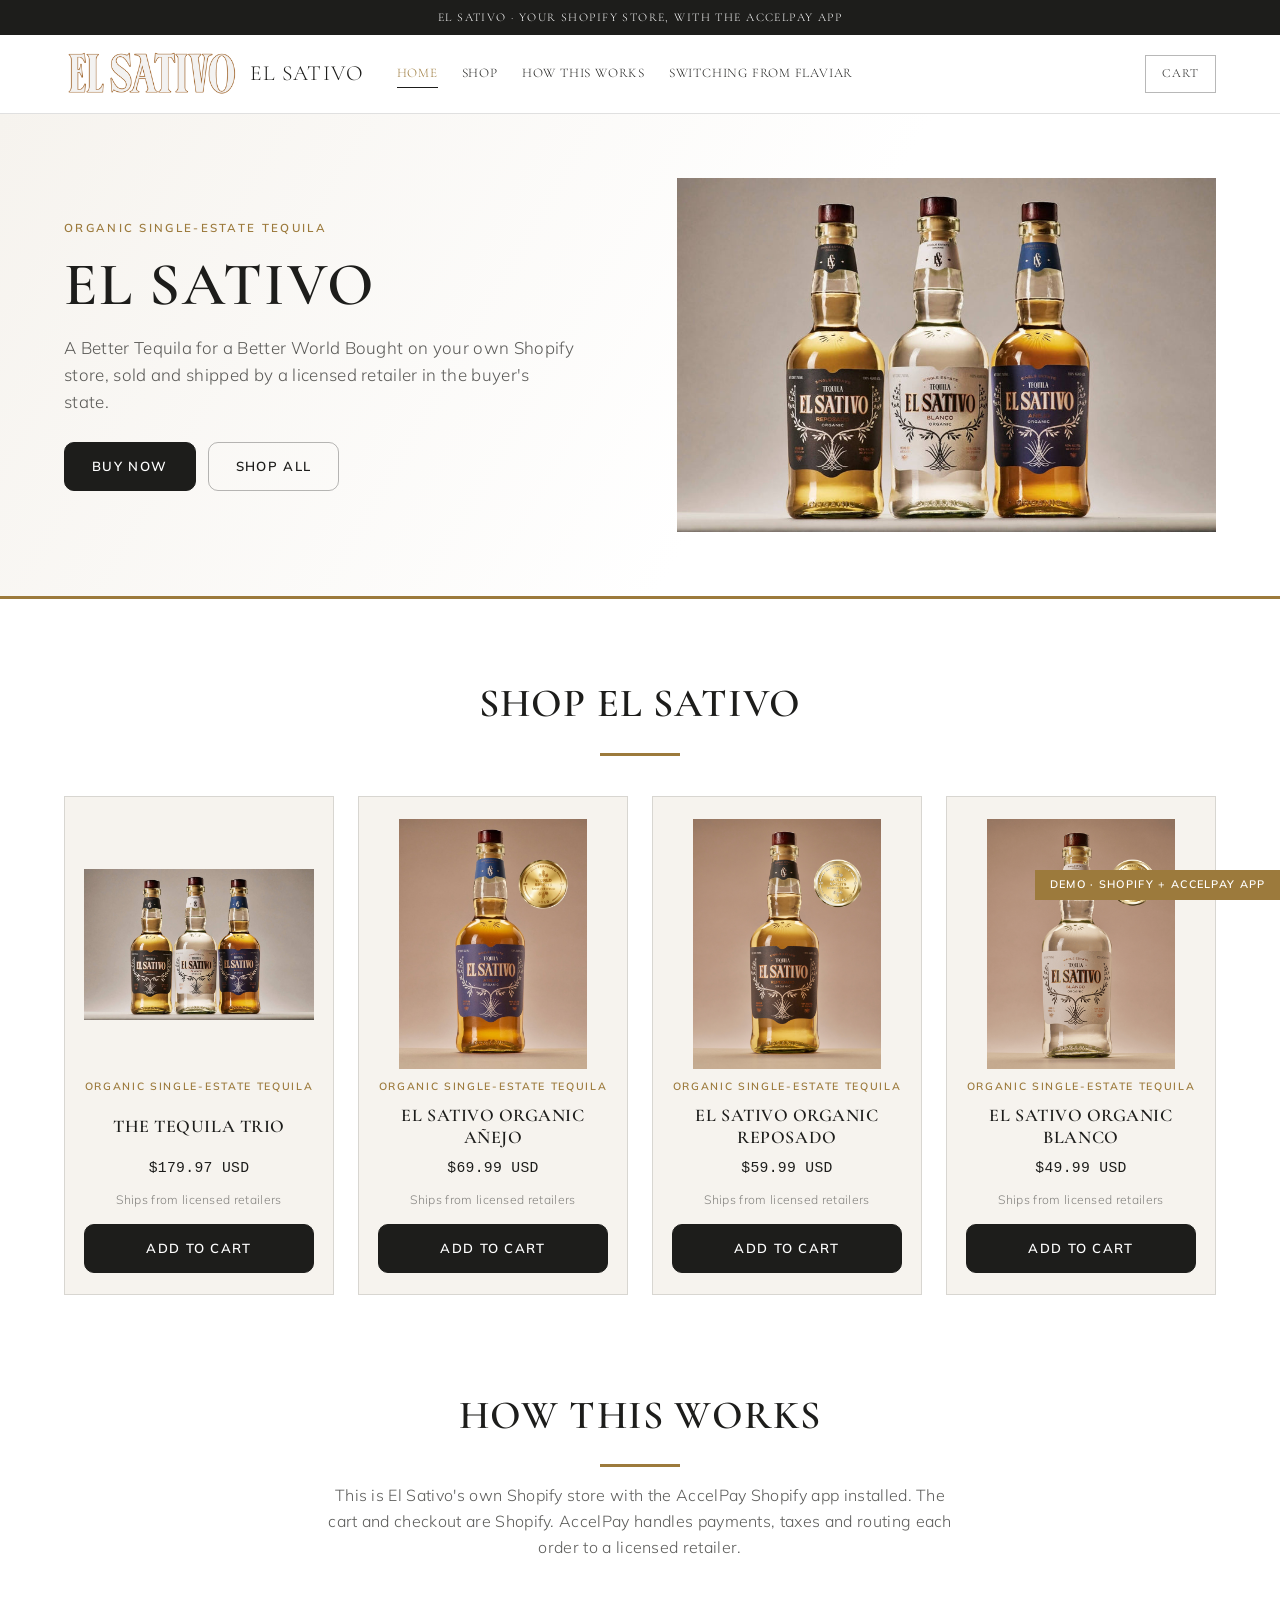
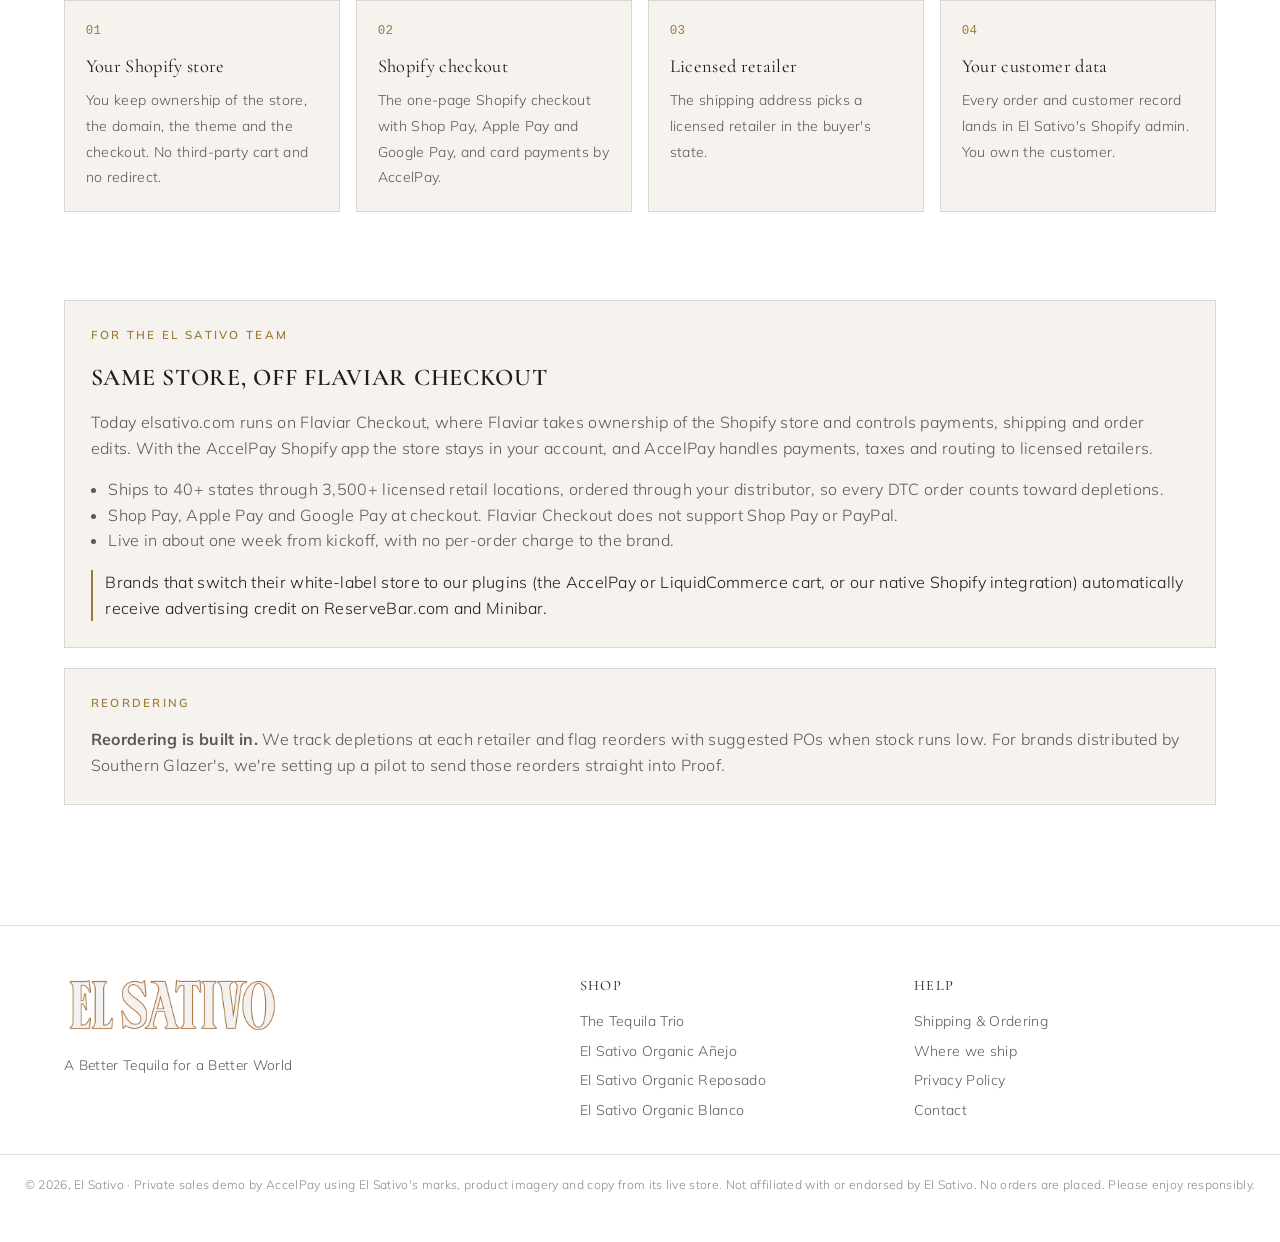
==== index.html @ cecaa167 "Flaviar switch demo, Nov 2026" ====
<!doctype html>
<html lang="en">
<head>
<meta charset="utf-8">
<meta name="viewport" content="width=device-width,initial-scale=1">
<title>El Sativo | AccelPay demo</title>
<meta name="robots" content="noindex,nofollow">
<link rel="icon" href="assets/logo.png">
<link rel="preconnect" href="https://fonts.googleapis.com">
<link rel="preconnect" href="https://fonts.gstatic.com" crossorigin>
<link rel="stylesheet" href="https://fonts.googleapis.com/css2?family=Cormorant+Garamond:wght@500;600;700&family=Mulish:wght@300;400;600;700&display=swap">
<link rel="stylesheet" href="styles.css?v=1">
</head>
<body>
<div class="announce">El Sativo &middot; your Shopify store, with the AccelPay app</div>
<header class="top">
  <div class="hdr">
    <a href="index.html" class="brand-link"><img class="logo" src="assets/logo.png" alt="El Sativo"><span class="wordmark">El Sativo</span></a>
    <nav class="main">
      <a href="index.html" aria-current="page">Home</a><a href="index.html#shop">Shop</a><a href="index.html#how">How this works</a><a href="index.html#switch">Switching from Flaviar</a>
    </nav>
    <div class="hdr-actions">
      <button class="burger" id="burger" aria-label="Menu">&#9776;</button>
      <button class="cart-pill" data-cart-toggle aria-label="Open cart">
        <span class="lbl">Cart</span>
        <span class="count" data-cart-count hidden>0</span>
      </button>
    </div>
  </div>
</header>

<section class="hero">
  <div class="hero-inner">
    <div>
      <div class="eyebrow">organic single-estate tequila</div>
      <h1>El Sativo</h1>
      <p>A Better Tequila for a Better World Bought on your own Shopify store, sold and shipped by a licensed retailer in the buyer's state.</p>
      <div style="display:flex;gap:.75rem;flex-wrap:wrap"><a class="btn" href="product.html?p=bundle">Buy now</a><a class="btn ghost" href="#shop">Shop all</a></div>
    </div>
    <div class="shot"><img src="assets/p-bundle.jpg" alt="The Tequila Trio"></div>
  </div>
</section>

<section class="band" id="shop">
  <div class="section-head">
    <h2>Shop El Sativo</h2>
    <div class="rule"></div>
    <p style="font-size:.9rem;color:var(--muted)"></p>
  </div>
  <div class="grid" id="collection-grid"></div>
</section>

<section class="band" id="how" style="padding-top:1rem">
  <div class="section-head">
    <h2>How this works</h2>
    <div class="rule"></div>
    <p>This is El Sativo's own Shopify store with the AccelPay Shopify app installed. The cart and checkout are Shopify. AccelPay handles payments, taxes and routing each order to a licensed retailer.</p>
  </div>
  <div class="how">
    <div class="step"><span class="n">01</span><b>Your Shopify store</b><span>You keep ownership of the store, the domain, the theme and the checkout. No third-party cart and no redirect.</span></div>
    <div class="step"><span class="n">02</span><b>Shopify checkout</b><span>The one-page Shopify checkout with Shop Pay, Apple Pay and Google Pay, and card payments by AccelPay.</span></div>
    <div class="step"><span class="n">03</span><b>Licensed retailer</b><span>The shipping address picks a licensed retailer in the buyer's state.</span></div>
    <div class="step"><span class="n">04</span><b>Your customer data</b><span>Every order and customer record lands in El Sativo's Shopify admin. You own the customer.</span></div>
  </div>
</section>

<section class="band" id="switch" style="padding-top:1rem">
  <div class="panel">
    <div class="eyebrow">For the El Sativo team</div>
    <h2>Same store, off Flaviar Checkout</h2>
    <p style="margin:0 0 1rem">Today elsativo.com runs on Flaviar Checkout, where Flaviar takes ownership of the Shopify store and controls payments, shipping and order edits. With the AccelPay Shopify app the store stays in your account, and AccelPay handles payments, taxes and routing to licensed retailers.</p>
    <ul style="margin:0 0 1rem;padding-left:1.1rem"><li>Ships to 40+ states through 3,500+ licensed retail locations, ordered through your distributor, so every DTC order counts toward depletions.</li><li>Shop Pay, Apple Pay and Google Pay at checkout. Flaviar Checkout does not support Shop Pay or PayPal.</li><li>Live in about one week from kickoff, with no per-order charge to the brand.</li></ul>
    <p class="credit">Brands that switch their white-label store to our plugins (the AccelPay or LiquidCommerce cart, or our native Shopify integration) automatically receive advertising credit on ReserveBar.com and Minibar.</p>
  </div>
  <div class="panel">
    <div class="eyebrow">Reordering</div>
    <p style="margin:0" class="reorder"><b>Reordering is built in.</b> We track depletions at each retailer and flag reorders with suggested POs when stock runs low. For brands distributed by Southern Glazer's, we're setting up a pilot to send those reorders straight into Proof.</p>
  </div>
</section>
<footer class="site">
  <div class="ft">
    <div>
      <img src="assets/logo.png" alt="El Sativo" style="height:64px;width:auto">
      <p style="font-size:.86rem;margin-top:1rem;max-width:24rem;color:var(--muted)">A Better Tequila for a Better World</p>
    </div>
    <div><h4>Shop</h4><ul><li><a href="product.html?p=bundle">The Tequila Trio</a></li><li><a href="product.html?p=anejo">El Sativo Organic Añejo</a></li><li><a href="product.html?p=reposado">El Sativo Organic Reposado</a></li><li><a href="product.html?p=blanco">El Sativo Organic Blanco</a></li></ul></div>
    <div><h4>Help</h4><ul>
      <li><a href="index.html#how">Shipping &amp; Ordering</a></li>
      <li><a href="index.html#how">Where we ship</a></li>
      <li><a href="#">Privacy Policy</a></li>
      <li><a href="#">Contact</a></li></ul></div>
  </div>
  <div class="legal-row">
    &copy; 2026, El Sativo &middot; Private sales demo by AccelPay using El Sativo's marks, product imagery and copy from its live store. Not affiliated with or endorsed by El Sativo.
    No orders are placed. Please enjoy responsibly.
  </div>
</footer>

<div class="scrim" id="scrim"></div>
<aside class="drawer" id="drawer" aria-label="Your cart">
  <div class="dh"><h2>Your cart</h2><button class="x" id="drawer-close" aria-label="Close">&times;</button></div>
  <div class="cols"><span>Product</span><span>Total</span></div>
  <div class="items" id="drawer-items"></div>
  <div class="df" id="drawer-foot"></div>
</aside>
<div class="ribbon">Demo &middot; Shopify + AccelPay app</div>
<script src="data.js?v=1"></script>
<script src="app.js?v=1"></script>
</body>
</html>
---- styles.css ----
/* El Sativo x AccelPay demo. Base: woodsonwhiskey-accelpay-demo. */

:root {
  --black: #ffffff; --panel: #f6f3ee; --panel-2: #ece7df; --ink: #1d1d1b;
  --muted: rgba(29,29,27,.72); --muted-2: rgba(29,29,27,.52); --line: rgba(0,0,0,.12); --line-2: rgba(0,0,0,.28);
  --gold: #1d1d1b; --gold-hi: #9c7a3c; --gold-soft: rgba(0,0,0,.05); --green: #2f6b4f; --red: #c00000;
  --head: #1d1d1b; --btn-ink: #ffffff; --img-bg: #f6f3ee; --drawer-bg: #ffffff; --ann-bg: #1d1d1b; --ann-ink: #ffffff; --co-head-bg: #ffffff;
  --serif: "Cormorant Garamond", Georgia, serif; --sans: "Mulish", -apple-system, BlinkMacSystemFont, "Helvetica Neue", Arial, sans-serif;
  --mono: ui-monospace, SFMono-Regular, Menlo, monospace; --maxw: 1200px; --btn-radius: 10px;
  --cart-glyph: url("data:image/svg+xml;utf8,<svg xmlns='http://www.w3.org/2000/svg' viewBox='0 0 24 24' fill='none' stroke='black' stroke-width='2' stroke-linecap='round' stroke-linejoin='round'><path d='M6 2 3 6v14a2 2 0 0 0 2 2h14a2 2 0 0 0 2-2V6l-3-4z'/><path d='M3 6h18'/><path d='M16 10a4 4 0 0 1-8 0'/></svg>");
}

* { box-sizing: border-box; }
html { scroll-behavior: smooth; }
body {
  margin: 0; background: var(--black); color: var(--ink);
  font-family: var(--sans); font-weight: 300; font-size: 16px; line-height: 1.6;
  letter-spacing: .02em; -webkit-font-smoothing: antialiased;
}
img { max-width: 100%; display: block; }
a { color: inherit; }
button { font: inherit; cursor: pointer; color: inherit; }
:focus-visible { outline: 2px solid var(--gold); outline-offset: 2px; }

/* ---------------------------------------------------------------- header */
.announce {
  background: var(--ann-bg); color: var(--ann-ink); text-align: center;
  font-family: var(--serif); font-size: .74rem; letter-spacing: .12em;
  text-transform: uppercase; padding: .5rem 1rem;
}
header.top { position: sticky; top: 0; z-index: 60; background: var(--black); border-bottom: 1px solid var(--line); }
.hdr { max-width: var(--maxw); margin: 0 auto; padding: .8rem 1.5rem; display: flex; align-items: center; gap: 2rem; }
.hdr img.logo { height: 62px; width: auto; }
nav.main { display: flex; gap: 1.5rem; flex-wrap: wrap; }
nav.main a {
  font-family: var(--serif); font-size: .82rem; letter-spacing: .06em; text-transform: uppercase;
  text-decoration: none; color: var(--head); padding: .2rem 0; border-bottom: 1px solid transparent;
}
nav.main a:hover, nav.main a[aria-current] { color: var(--gold-hi); border-bottom-color: var(--gold); }
.hdr-actions { margin-left: auto; display: flex; align-items: center; gap: .75rem; }
.cart-pill {
  display: inline-flex; align-items: center; gap: .5rem; background: transparent;
  border: 1px solid var(--line-2); color: var(--head); padding: .5rem 1rem;
  font-family: var(--serif); font-size: .78rem; letter-spacing: .08em; text-transform: uppercase;
}
.cart-pill:hover { border-color: var(--gold); color: var(--gold-hi); }
.cart-pill .count {
  background: var(--gold); color: var(--btn-ink); min-width: 1.35rem; height: 1.35rem; border-radius: 999px;
  display: inline-grid; place-items: center; font-family: var(--mono); font-size: .7rem; padding: 0 .3rem;
}
.cart-pill .count[hidden] { display: none; }
.burger { display: none; background: none; border: none; font-size: 1.5rem; line-height: 1; color: var(--head); }

/* ---------------------------------------------------------------- type + buttons */
.eyebrow { font-family: var(--sans); font-size: .72rem; font-weight: 600; letter-spacing: .2em; text-transform: uppercase; color: var(--gold-hi); margin-bottom: .9rem; }
h1, h2, h3 { font-family: var(--serif); font-weight: 400; letter-spacing: .03em; }
.rule { width: 190px; height: 2px; margin: 1.1rem auto 0; background: linear-gradient(90deg, transparent, var(--gold), transparent); }

.btn {
  display: inline-flex; align-items: center; justify-content: center; gap: .5rem;
  background: var(--gold); color: var(--btn-ink); border: 1px solid var(--gold); border-radius: var(--btn-radius, 0);
  padding: .8rem 1.7rem; font-family: var(--sans); font-weight: 600; font-size: .82rem;
  letter-spacing: .1em; text-transform: uppercase; text-decoration: none;
}
.btn:hover { background: var(--gold-hi); border-color: var(--gold-hi); }
.btn.ghost { background: transparent; color: var(--head); border-color: var(--line-2); }
.btn.ghost:hover { border-color: var(--gold); color: var(--gold-hi); }
.btn:disabled { opacity: .4; cursor: not-allowed; }
.btn.block { width: 100%; }

/* ---------------------------------------------------------------- hero */
.hero { position: relative; overflow: hidden; border-bottom: 1px solid var(--line); }
.hero-inner { max-width: var(--maxw); margin: 0 auto; padding: 4rem 1.5rem; display: grid; grid-template-columns: 1.05fr 1fr; gap: 3rem; align-items: center; }
.hero h1 { font-size: clamp(2.3rem, 5.4vw, 3.8rem); line-height: 1.08; margin: 0 0 1rem; text-transform: uppercase; }
.hero p { color: var(--muted); font-size: 1.06rem; margin: 0 0 1.7rem; max-width: 32rem; }
.hero .shot img { width: 100%; max-height: 560px; object-fit: contain; }

/* ---------------------------------------------------------------- sections */
.band { max-width: var(--maxw); margin: 0 auto; padding: 4.5rem 1.5rem; }
.section-head { text-align: center; margin-bottom: 2.5rem; }
.section-head h2 { font-size: clamp(1.8rem, 4vw, 2.5rem); margin: 0; text-transform: uppercase; }
.section-head p { color: var(--muted); margin: 1rem auto 0; max-width: 40rem; }

.grid { display: grid; grid-template-columns: repeat(auto-fill, minmax(240px, 1fr)); gap: 1.5rem; }
.card {
  background: var(--panel); border: 1px solid var(--line); padding: 1.4rem 1.2rem 1.3rem;
  display: flex; flex-direction: column; gap: .55rem; text-align: center; text-decoration: none; color: inherit;
}
.card:hover { border-color: var(--gold); }
.card .shot { height: 250px; display: grid; place-items: center; overflow: hidden; }
.card .shot img { max-height: 250px; width: auto; object-fit: contain; }
.card h3 { font-size: 1.12rem; margin: 0; line-height: 1.25; text-transform: uppercase; min-height: 2.8rem; display: grid; place-items: center; }
.card .tag { font-size: .66rem; font-weight: 600; letter-spacing: .16em; text-transform: uppercase; color: var(--gold-hi); }
.card .price { font-family: var(--mono); font-size: .92rem; margin-top: auto; }
.card .avail { font-size: .76rem; color: var(--muted-2); }

.split { display: grid; grid-template-columns: 1fr 1fr; gap: 3rem; align-items: center; }
.split img { width: 100%; }
.split p { color: var(--muted); }

/* how it works */
.how { display: grid; grid-template-columns: repeat(4, 1fr); gap: 1rem; }
.how .step { border: 1px solid var(--line); padding: 1.3rem; background: var(--panel); }
.how .step b { display: block; font-family: var(--serif); font-weight: 400; font-size: 1.15rem; margin-bottom: .4rem; color: var(--head); }
.how .step span { font-size: .88rem; color: var(--muted); }
.how .step .n { font-family: var(--mono); color: var(--gold-hi); font-size: .78rem; display: block; margin-bottom: .6rem; }

.rb-note {
  display: flex; align-items: center; gap: .75rem; border: 1px solid var(--line); background: var(--panel);
  padding: .7rem .9rem; font-size: .84rem; color: var(--muted);
}
.rb-note b { color: var(--head); font-weight: 600; }
.rb-note a { color: var(--gold-hi); }
.rb-mark { font-family: var(--serif); font-size: .72rem; letter-spacing: .14em; text-transform: uppercase; border: 1px solid var(--gold); color: var(--gold-hi); padding: .2rem .45rem; white-space: nowrap; }

/* ---------------------------------------------------------------- product page (Shopify theme) */
.pdp { display: grid; grid-template-columns: minmax(0,1fr) minmax(0,1fr); gap: 3rem; align-items: start; }
.pdp .gallery { display: flex; flex-direction: column; gap: .8rem; min-width: 0; }
.pdp .gallery .main { background: var(--img-bg); display: grid; place-items: center; min-height: 420px; }
.pdp .gallery .main img { max-height: 560px; width: auto; object-fit: contain; }
.pdp .thumbs { display: flex; gap: .5rem; }
.pdp .thumbs button { width: 64px; height: 64px; border: 1px solid var(--line); background: var(--img-bg); padding: 3px; display: grid; place-items: center; }
.pdp .thumbs button[aria-selected="true"] { border-color: var(--gold); }
.pdp .thumbs img { max-height: 100%; width: auto; }
.pdp .info { display: flex; flex-direction: column; gap: 1rem; min-width: 0; padding-left: 1.5rem; border-left: 1px solid var(--line); }
.pdp h1 { font-size: 2rem; margin: 0; text-transform: uppercase; line-height: 1.15; }
.pdp .price { font-size: 1.05rem; }
.pdp .small { font-size: .8rem; color: var(--muted); }
.pdp .small a { color: var(--gold-hi); }
.pdp .qty-wrap { display: flex; flex-direction: column; gap: .35rem; font-size: .8rem; color: var(--muted); }
.pdp .desc p { color: var(--muted); margin: 0 0 .9rem; font-size: .95rem; }
.pdp .desc b { color: var(--head); font-weight: 600; }
.qty { display: inline-flex; align-items: center; border: 1px solid var(--line-2); width: max-content; }
.qty button { background: none; border: none; width: 2.6rem; min-height: 2.8rem; font-size: 1.1rem; }
.qty span, .qty input { font-family: var(--sans); min-width: 2.2rem; text-align: center; font-size: .95rem; }
.atc { max-width: 380px; }
.fulfil-line { display: flex; gap: .6rem; align-items: flex-start; font-size: .82rem; color: var(--muted); border: 1px solid var(--line); padding: .7rem .8rem; max-width: 460px; }
.fulfil-line img { width: 22px; height: 22px; border-radius: 5px; flex: none; }
.notice { font-size: .85rem; color: var(--muted); border-left: 2px solid var(--gold); padding: .2rem 0 .2rem .75rem; }

/* ---------------------------------------------------------------- Shopify cart drawer (Dawn-style) */
.scrim { position: fixed; inset: 0; background: rgba(0,0,0,.6); opacity: 0; pointer-events: none; transition: opacity .25s; z-index: 90; }
.scrim.on { opacity: 1; pointer-events: auto; }
.drawer { position: fixed; top: 0; right: 0; height: 100%; width: min(420px, 100%); background: var(--drawer-bg); border-left: 1px solid var(--line); z-index: 100; display: flex; flex-direction: column; transform: translateX(100%); transition: transform .28s ease; }
.drawer.on { transform: none; }
.drawer .dh { display: flex; align-items: center; justify-content: space-between; padding: 1.4rem 1.5rem 1rem; }
.drawer .dh h2 { font-size: 1.5rem; margin: 0; }
.drawer .x { background: none; border: none; font-size: 1.7rem; line-height: 1; color: var(--muted); }
.drawer .cols { display: flex; justify-content: space-between; font-size: .66rem; letter-spacing: .12em; text-transform: uppercase; color: var(--muted-2); padding: 0 1.5rem .6rem; border-bottom: 1px solid var(--line); }
.drawer .items { flex: 1; overflow-y: auto; padding: 0 1.5rem; }
.cline { display: grid; grid-template-columns: 76px minmax(0,1fr) auto; gap: 1rem; padding: 1.2rem 0; border-bottom: 1px solid var(--line); }
.cline .im { background: var(--img-bg); display: grid; place-items: center; height: 92px; }
.cline .im img { max-height: 88px; width: auto; }
.cline .nm { font-size: .92rem; line-height: 1.3; }
.cline .pr { font-size: .84rem; color: var(--muted); margin: .2rem 0 .6rem; }
.cline .qrow { display: flex; align-items: center; gap: .6rem; }
.cline .qty button { min-height: 2.2rem; width: 2.2rem; }
.cline .rm { background: none; border: none; color: var(--muted); font-size: 1rem; padding: 0; }
.cline .tot { font-size: .9rem; }
.empty { text-align: center; color: var(--muted); padding: 3rem 1rem; }
.drawer .df { border-top: 1px solid var(--line); padding: 1.2rem 1.5rem 1.5rem; display: flex; flex-direction: column; gap: .7rem; }
.drawer .df .est { display: flex; justify-content: space-between; font-size: 1rem; }
.drawer .df .small { font-size: .78rem; color: var(--muted); }

/* ---------------------------------------------------------------- Shopify one-page checkout */
body.co { background: #fff; color: #141414; font-family: -apple-system, BlinkMacSystemFont, "Segoe UI", Roboto, "Helvetica Neue", Arial, sans-serif; font-weight: 400; letter-spacing: 0; }
.co-head { border-bottom: 1px solid #dedede; background: var(--co-head-bg); }
.co-head .in { max-width: 1100px; margin: 0 auto; padding: .9rem 1.5rem; display: flex; align-items: center; justify-content: space-between; }
.co-head img { height: 54px; width: auto; }
.co-head a.bag { color: var(--gold-hi); font-size: .85rem; text-decoration: none; }
.checkout { display: grid; grid-template-columns: minmax(0,1.15fr) minmax(0,1fr); min-height: calc(100vh - 80px); }
.co-left { padding: 2.2rem clamp(1rem, 4vw, 3.5rem); min-width: 0; }
.co-left .inner { max-width: 560px; margin-left: auto; }
.co-right { background: #f5f5f5; border-left: 1px solid #dedede; padding: 2.2rem clamp(1rem, 3vw, 3rem); min-width: 0; }
.co-right .inner { max-width: 440px; position: sticky; top: 1.5rem; }
.co-h { font-size: 1.3rem; font-weight: 600; margin: 1.8rem 0 .8rem; display: flex; align-items: baseline; justify-content: space-between; gap: 1rem; }
.co-h:first-child { margin-top: 0; }
.co-h small { font-size: .82rem; font-weight: 400; color: #707070; }
.co-field { width: 100%; border: 1px solid #d9d9d9; border-radius: 5px; padding: .85rem .8rem; font: inherit; font-size: .92rem; margin-bottom: .7rem; background: #fff; color: #141414; min-width: 0; }
.co-field:focus { outline: none; border-color: #000; box-shadow: 0 0 0 1px #000; }
.co-row { display: grid; grid-template-columns: 1fr 1fr; gap: .7rem; }
.co-row3 { display: grid; grid-template-columns: 1.3fr 1fr 1fr; gap: .7rem; }
.co-chk { display: flex; gap: .55rem; align-items: center; font-size: .86rem; margin: .1rem 0 .4rem; }
.co-chk input { accent-color: #000; width: 16px; height: 16px; }
.co-empty { background: #f5f5f5; border-radius: 5px; padding: 1rem; font-size: .88rem; color: #707070; }
.rates { border: 1px solid #d9d9d9; border-radius: 5px; overflow: hidden; }
.rate { display: flex; align-items: center; gap: .8rem; padding: .95rem .9rem; border-bottom: 1px solid #d9d9d9; cursor: pointer; }
.rate:last-child { border-bottom: none; }
.rate.on { background: #f6f3ec; box-shadow: inset 0 0 0 1px #000; }
.rate input { accent-color: #000; width: 17px; height: 17px; flex: none; }
.rate .ic { width: 30px; height: 30px; border-radius: 7px; flex: none; }
.rate .t { flex: 1; min-width: 0; font-size: .9rem; }
.rate .t span { display: block; color: #707070; font-size: .8rem; margin-top: .1rem; }
.rate .p { font-size: .9rem; font-weight: 600; white-space: nowrap; }
.callout { display: flex; gap: .55rem; align-items: flex-start; font-size: .78rem; color: #5b4a26; background: #f6f1e6; border: 1px solid #e6dcc6; border-radius: 5px; padding: .6rem .75rem; margin-top: .7rem; }
.callout b { font-weight: 600; }
.callout .dot { width: 8px; height: 8px; border-radius: 50%; background: var(--gold); flex: none; margin-top: .35rem; }
.pay-box { border: 1px solid #d9d9d9; border-radius: 5px; overflow: hidden; }
.pay-box .ph { display: flex; justify-content: space-between; align-items: center; background: #f6f3ec; padding: .85rem .9rem; border-bottom: 1px solid #d9d9d9; font-size: .9rem; box-shadow: inset 0 0 0 1px #000; }
.pay-box .ph .cards { display: flex; gap: .3rem; }
.pay-box .ph .cards span { font-size: .62rem; font-weight: 700; border: 1px solid #cfcfcf; border-radius: 3px; padding: .1rem .3rem; background: #fff; color: #333; }
.pay-box .pb { padding: .9rem; background: #fafafa; }
.pay-btn { width: 100%; background: #000; color: #fff; border: none; border-radius: 5px; padding: 1.1rem; font-size: 1.05rem; font-weight: 600; margin-top: 1.2rem; }
.pay-btn:disabled { opacity: .4; cursor: not-allowed; }
.co-legal { font-size: .76rem; color: #707070; margin-top: .9rem; }
.co-links { display: flex; gap: 1rem; flex-wrap: wrap; font-size: .76rem; color: #707070; border-top: 1px solid #e3e3e3; margin-top: 2rem; padding-top: 1rem; }
.os-item { display: flex; gap: .9rem; align-items: center; padding: .4rem 0 1rem; }
.os-item .im { width: 64px; height: 64px; border: 1px solid #dedede; border-radius: 8px; background: var(--img-bg); position: relative; display: grid; place-items: center; padding: 4px; flex: none; }
.os-item .im img { max-height: 100%; width: auto; }
.os-item .im .q { position: absolute; top: -9px; right: -9px; background: #666; color: #fff; min-width: 21px; height: 21px; border-radius: 11px; font-size: .74rem; display: grid; place-items: center; padding: 0 5px; }
.os-item .nm { flex: 1; min-width: 0; font-size: .88rem; }
.os-item .nm span { display: block; color: #707070; font-size: .78rem; }
.os-item .pr { font-size: .88rem; }
.os-disc { display: flex; gap: .6rem; margin: .6rem 0 1.2rem; }
.os-disc input { flex: 1; min-width: 0; border: 1px solid #d9d9d9; border-radius: 5px; padding: .8rem; font: inherit; font-size: .9rem; }
.os-disc button { border: 1px solid #d9d9d9; background: #ececec; color: #777; border-radius: 5px; padding: 0 1.1rem; font-weight: 600; }
.os-line { display: flex; justify-content: space-between; font-size: .88rem; padding: .3rem 0; gap: 1rem; }
.os-line .m { color: #555; }
.os-line.total { font-size: 1.2rem; font-weight: 600; padding-top: .8rem; }
.os-line.total small { font-size: .74rem; color: #707070; font-weight: 400; margin-right: .4rem; }
.thanks { max-width: 600px; margin: 0 auto; padding: 4rem 1.5rem; text-align: center; }
.thanks h1 { font-size: 2rem; margin: 0 0 .5rem; font-weight: 600; font-family: inherit; letter-spacing: 0; }
.thanks p { color: #555; }
.thanks .num { font-family: var(--mono); color: #000; }

/* express checkout buttons (Shopify accelerated checkout) */
.xpay { display: grid; grid-template-columns: repeat(3, minmax(0,1fr)); gap: .5rem; }
.xpay .xb { height: 42px; border: none; border-radius: 5px; display: flex; align-items: center; justify-content: center; gap: .15rem; font-family: -apple-system, BlinkMacSystemFont, "Segoe UI", Roboto, Arial, sans-serif; font-size: 1.05rem; color: #fff; letter-spacing: 0; text-transform: none; }
.xpay.big .xb { height: 48px; }
.xpay .xb span { font-weight: 500; }
.xpay .shop { background: #5a31f4; }
.xpay .shop b { font-weight: 800; font-style: italic; letter-spacing: -.02em; margin-right: .1rem; }
.xpay .apple { background: #000; border: 1px solid #333; }
.xpay .google { background: #000; border: 1px solid #333; }
.xpay .google .g { font-weight: 700; background: linear-gradient(90deg,#4285f4,#ea4335,#fbbc05,#34a853); -webkit-background-clip: text; background-clip: text; color: transparent; margin-right: .15rem; }
.xp-title { text-align: center; font-size: .85rem; color: #707070; margin-bottom: .6rem; }
.or { display: flex; align-items: center; gap: .8rem; color: #707070; font-size: .78rem; margin: 1.4rem 0 .6rem; }
.or::before, .or::after { content: ""; flex: 1; height: 1px; background: #dedede; }

/* panel on the home page */
.panel { background: var(--panel); border: 1px solid var(--line); padding: 1.6rem; }
.panel + .panel { margin-top: 1.25rem; }
.panel h2 { margin: 0 0 .8rem; font-size: 1.5rem; text-transform: uppercase; }
.panel p, .panel li { color: var(--muted); }
.panel .credit { border-left: 2px solid var(--gold); padding-left: .8rem; margin: 0; color: var(--ink); }

/* ---------------------------------------------------------------- footer */
footer.site { border-top: 1px solid var(--line); margin-top: 3rem; }
.ft { max-width: var(--maxw); margin: 0 auto; padding: 3rem 1.5rem 2rem; display: grid; grid-template-columns: 1.6fr 1fr 1fr; gap: 2rem; }
.ft h4 { font-family: var(--serif); font-weight: 400; font-size: .9rem; letter-spacing: .1em; text-transform: uppercase; color: var(--head); margin: 0 0 .8rem; }
.ft ul { list-style: none; margin: 0; padding: 0; display: flex; flex-direction: column; gap: .45rem; font-size: .88rem; color: var(--muted); }
.ft a { text-decoration: none; }
.ft a:hover { color: var(--gold-hi); }
.legal-row { border-top: 1px solid var(--line); padding: 1.25rem 1.5rem 3rem; text-align: center; font-size: .76rem; color: var(--muted-2); }

.ribbon { position: fixed; right: 0; bottom: 0; z-index: 120; background: var(--gold); color: var(--btn-ink); font-size: .68rem; font-weight: 600; letter-spacing: .12em; text-transform: uppercase; padding: .4rem .9rem; }

/* ---------------------------------------------------------------- responsive */
@media (max-width: 960px) {
  .pdp { grid-template-columns: 1fr; gap: 1.5rem; }
  .pdp .info { padding-left: 0; border-left: 0; }
  .checkout { grid-template-columns: 1fr; }
  .co-right { border-left: 0; border-top: 1px solid #dedede; order: -1; }
  .co-left .inner, .co-right .inner { margin: 0 auto; position: static; }
  .hero-inner, .split { grid-template-columns: 1fr; gap: 2rem; }
  .how { grid-template-columns: 1fr 1fr; }
  .ft { grid-template-columns: 1fr 1fr; }
}
@media (max-width: 720px) {
  .co-row, .co-row3 { grid-template-columns: 1fr; gap: 0; }
  .pdp .gallery .main { min-height: 300px; }
  .pdp .gallery .main img { max-height: 340px; }
  .hdr { padding: .6rem 1rem; gap: .75rem; position: relative; }
  .hdr img.logo { height: 46px; }
  nav.main { display: none; }
  nav.main.open { display: flex; flex-direction: column; position: absolute; top: 100%; left: 0; right: 0; background: var(--black); border-bottom: 1px solid var(--line); padding: 1rem 1.5rem; gap: .9rem; }
  .burger { display: block; }
  .hdr-actions { margin-left: auto; }
  .cart-pill { padding: .5rem .8rem; }
  .cart-pill .lbl { display: none; }
  .cart-pill::before { content: ""; width: 1rem; height: 1rem; flex: none; background: currentColor; -webkit-mask: var(--cart-glyph) center/contain no-repeat; mask: var(--cart-glyph) center/contain no-repeat; }
  .band { padding: 3rem 1rem; }
  .hero-inner { padding: 2.5rem 1rem; }
  .how { grid-template-columns: 1fr; }
  .ft { grid-template-columns: 1fr; padding: 2.5rem 1rem 1.5rem; }
  .rb-note { flex-wrap: wrap; }
}


.brand-link { display: flex; align-items: center; gap: .6rem; text-decoration: none; }
.hdr img.logo { height: 52px; max-width: 200px; object-fit: contain; }
.wordmark { font-family: var(--serif); font-size: 1.35rem; letter-spacing: .06em; text-transform: uppercase; color: var(--head); white-space: nowrap; }
.co-head img { height: 44px; max-width: 200px; object-fit: contain; }
h1, h2, h3 { font-weight: 600; }
.hero { background: linear-gradient(120deg, var(--panel) 0%, var(--black) 60%); border-bottom: 3px solid var(--gold-hi); }
.rule { background: var(--gold-hi); height: 3px; width: 80px; }
.card .shot { background: var(--img-bg); }
.card:hover { border-color: var(--gold-hi); }
.btn:hover, .btn.ghost:hover { filter: brightness(1.15); }
.panel .credit { border-left-color: var(--gold-hi); }
.ribbon { background: var(--gold-hi); color: #fff; }
.cart-pill .count { background: var(--gold-hi); color: #fff; }
.callout .dot { background: var(--gold-hi); }
@media (max-width: 720px) { .wordmark { display: none; } }
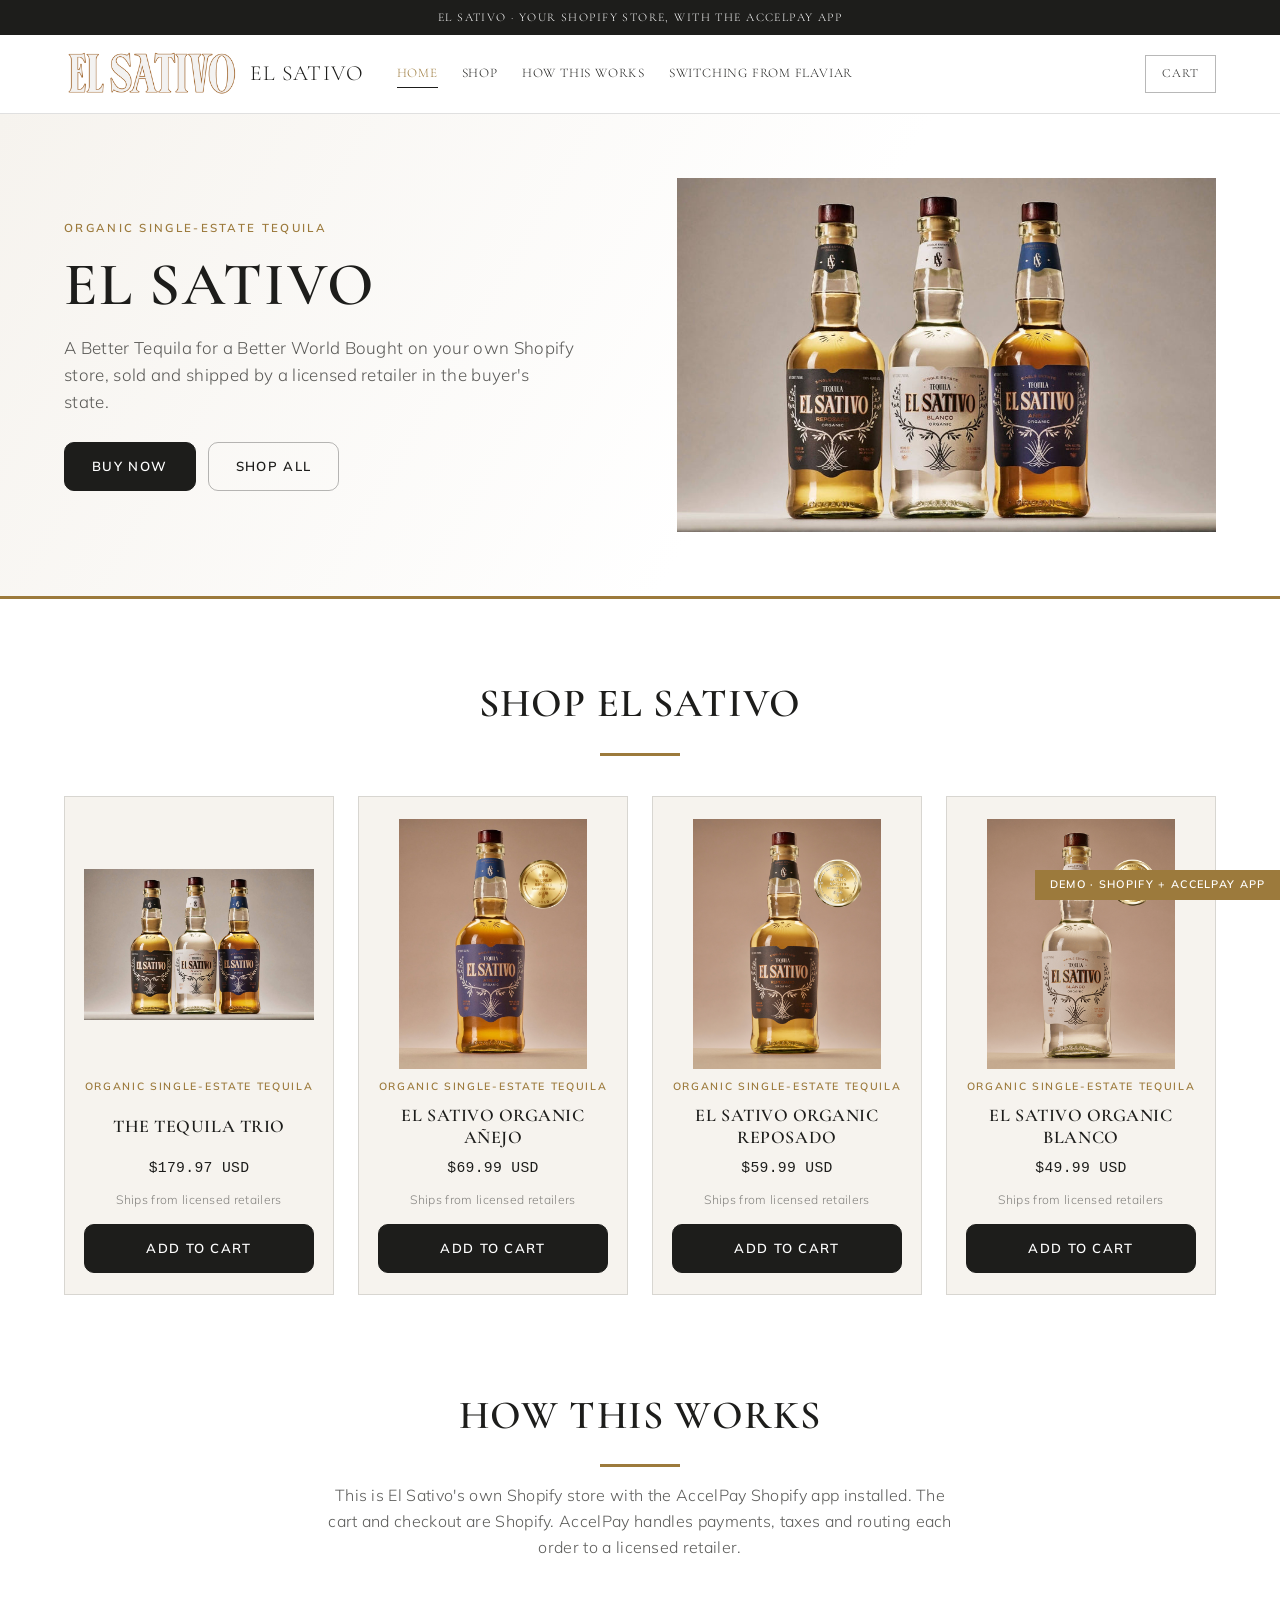
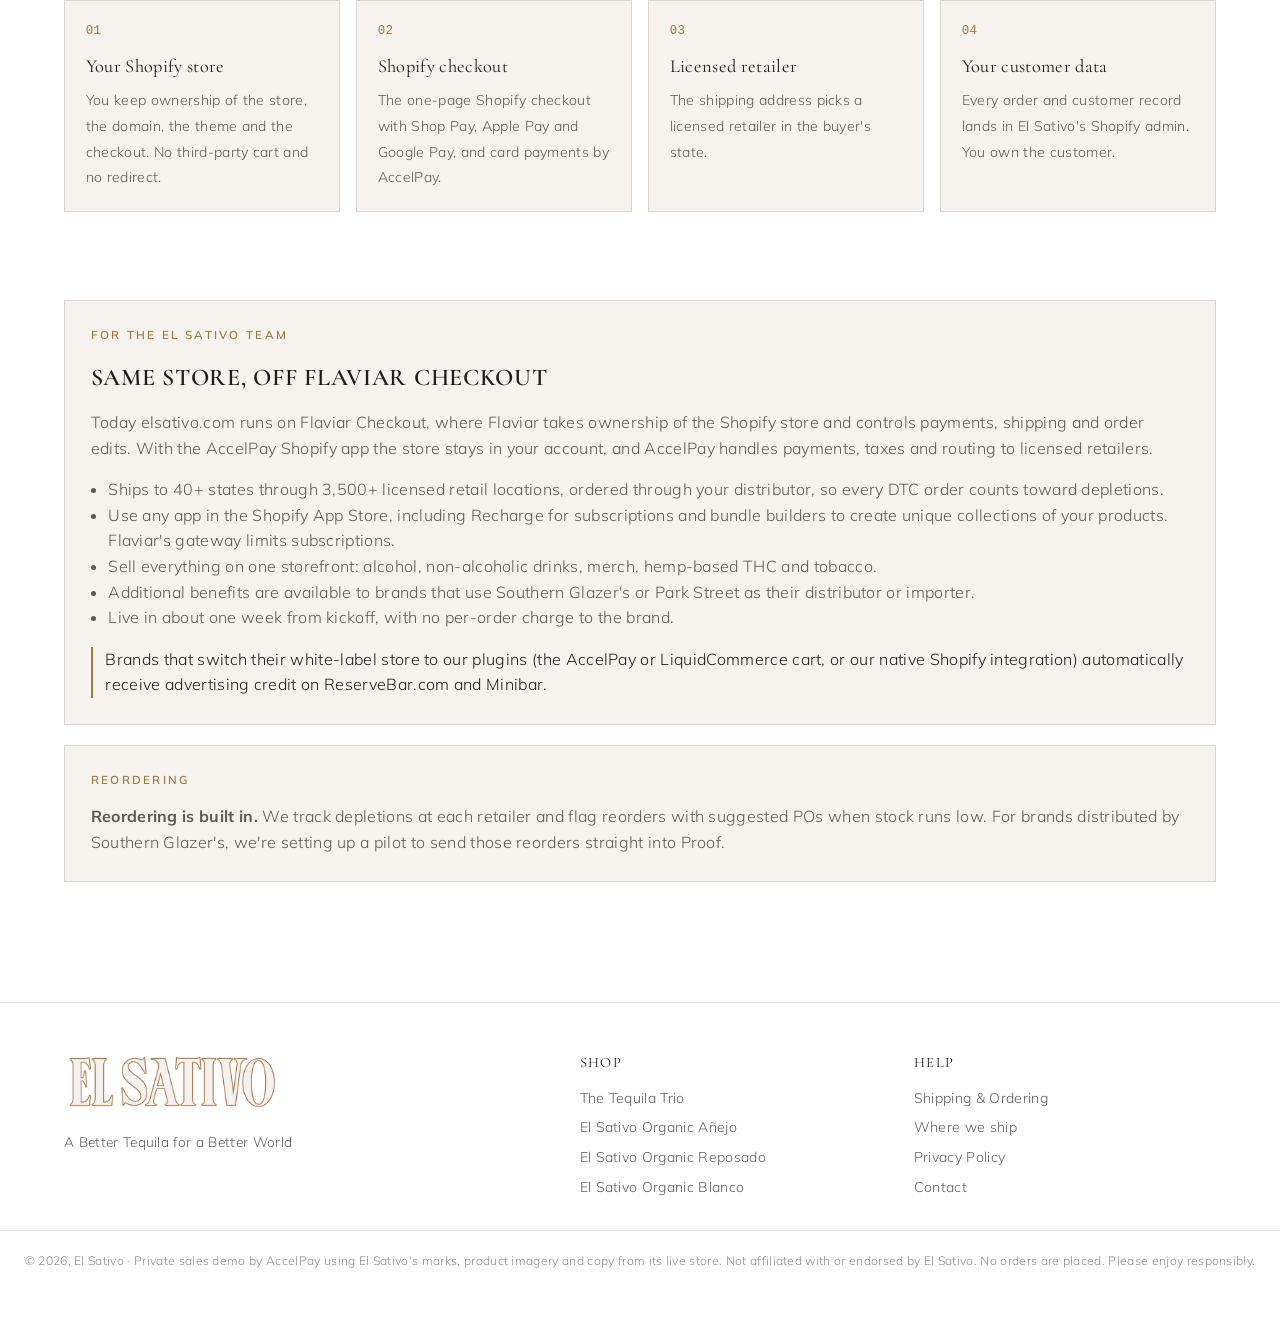
==== commit 6292e604: "Update value props: Shopify apps, multi-category, distributor benefits" ====
--- a/index.html
+++ b/index.html
@@ -69,7 +69,7 @@
     <div class="eyebrow">For the El Sativo team</div>
     <h2>Same store, off Flaviar Checkout</h2>
     <p style="margin:0 0 1rem">Today elsativo.com runs on Flaviar Checkout, where Flaviar takes ownership of the Shopify store and controls payments, shipping and order edits. With the AccelPay Shopify app the store stays in your account, and AccelPay handles payments, taxes and routing to licensed retailers.</p>
-    <ul style="margin:0 0 1rem;padding-left:1.1rem"><li>Ships to 40+ states through 3,500+ licensed retail locations, ordered through your distributor, so every DTC order counts toward depletions.</li><li>Shop Pay, Apple Pay and Google Pay at checkout. Flaviar Checkout does not support Shop Pay or PayPal.</li><li>Live in about one week from kickoff, with no per-order charge to the brand.</li></ul>
+    <ul style="margin:0 0 1rem;padding-left:1.1rem"><li>Ships to 40+ states through 3,500+ licensed retail locations, ordered through your distributor, so every DTC order counts toward depletions.</li><li>Use any app in the Shopify App Store, including Recharge for subscriptions and bundle builders to create unique collections of your products. Flaviar's gateway limits subscriptions.</li><li>Sell everything on one storefront: alcohol, non-alcoholic drinks, merch, hemp-based THC and tobacco.</li><li>Additional benefits are available to brands that use Southern Glazer's or Park Street as their distributor or importer.</li><li>Live in about one week from kickoff, with no per-order charge to the brand.</li></ul>
     <p class="credit">Brands that switch their white-label store to our plugins (the AccelPay or LiquidCommerce cart, or our native Shopify integration) automatically receive advertising credit on ReserveBar.com and Minibar.</p>
   </div>
   <div class="panel">
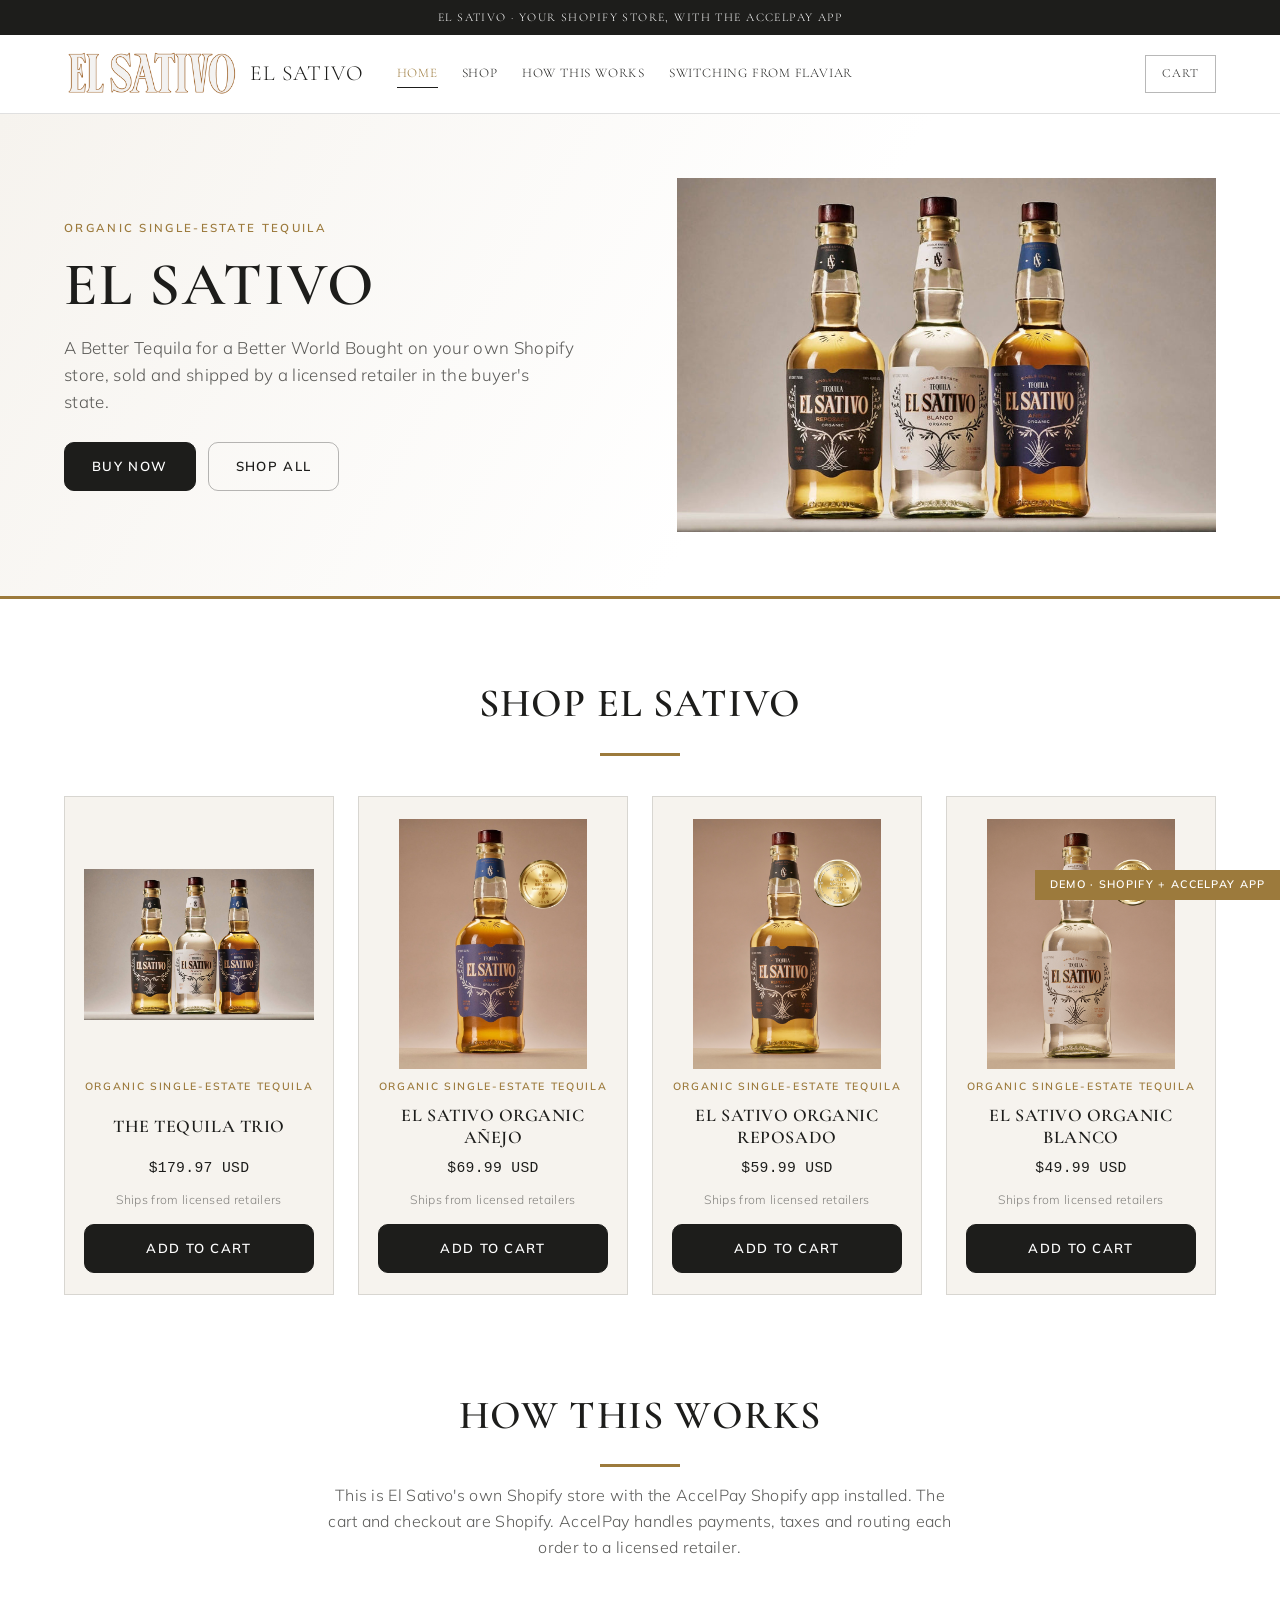
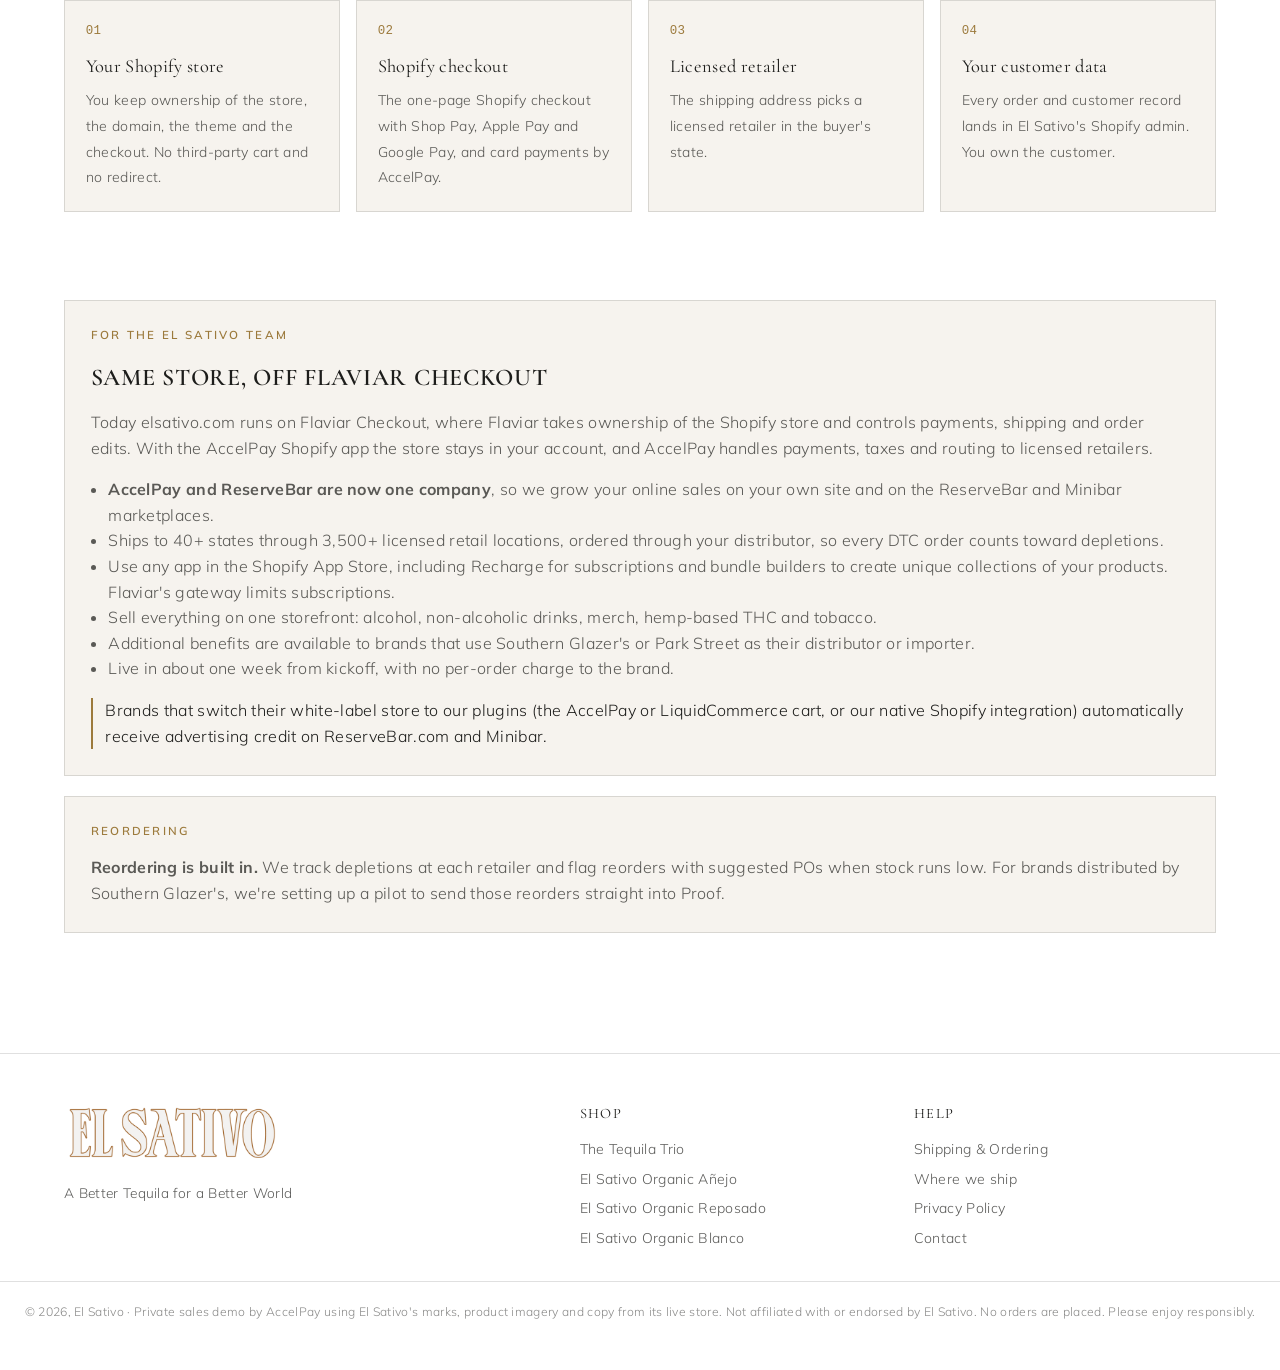
==== commit a1ea1018: "Lead with AccelPay + ReserveBar one-company value prop" ====
--- a/index.html
+++ b/index.html
@@ -69,7 +69,7 @@
     <div class="eyebrow">For the El Sativo team</div>
     <h2>Same store, off Flaviar Checkout</h2>
     <p style="margin:0 0 1rem">Today elsativo.com runs on Flaviar Checkout, where Flaviar takes ownership of the Shopify store and controls payments, shipping and order edits. With the AccelPay Shopify app the store stays in your account, and AccelPay handles payments, taxes and routing to licensed retailers.</p>
-    <ul style="margin:0 0 1rem;padding-left:1.1rem"><li>Ships to 40+ states through 3,500+ licensed retail locations, ordered through your distributor, so every DTC order counts toward depletions.</li><li>Use any app in the Shopify App Store, including Recharge for subscriptions and bundle builders to create unique collections of your products. Flaviar's gateway limits subscriptions.</li><li>Sell everything on one storefront: alcohol, non-alcoholic drinks, merch, hemp-based THC and tobacco.</li><li>Additional benefits are available to brands that use Southern Glazer's or Park Street as their distributor or importer.</li><li>Live in about one week from kickoff, with no per-order charge to the brand.</li></ul>
+    <ul style="margin:0 0 1rem;padding-left:1.1rem"><li><b>AccelPay and ReserveBar are now one company</b>, so we grow your online sales on your own site and on the ReserveBar and Minibar marketplaces.</li><li>Ships to 40+ states through 3,500+ licensed retail locations, ordered through your distributor, so every DTC order counts toward depletions.</li><li>Use any app in the Shopify App Store, including Recharge for subscriptions and bundle builders to create unique collections of your products. Flaviar's gateway limits subscriptions.</li><li>Sell everything on one storefront: alcohol, non-alcoholic drinks, merch, hemp-based THC and tobacco.</li><li>Additional benefits are available to brands that use Southern Glazer's or Park Street as their distributor or importer.</li><li>Live in about one week from kickoff, with no per-order charge to the brand.</li></ul>
     <p class="credit">Brands that switch their white-label store to our plugins (the AccelPay or LiquidCommerce cart, or our native Shopify integration) automatically receive advertising credit on ReserveBar.com and Minibar.</p>
   </div>
   <div class="panel">
